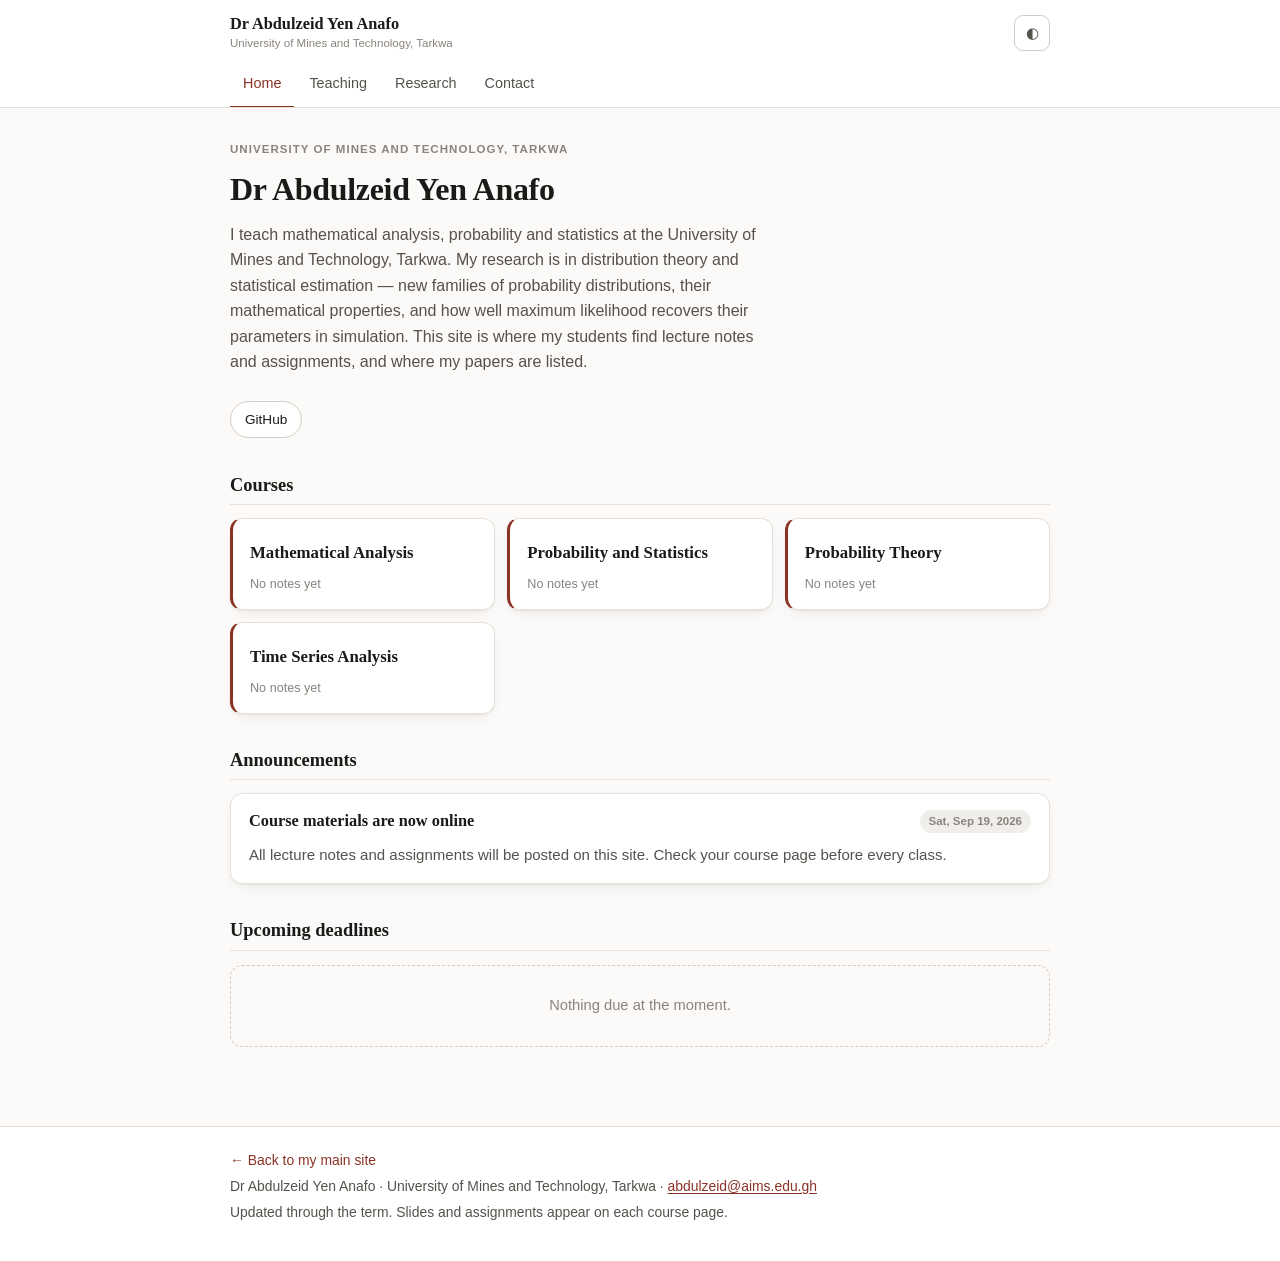
==== teaching/index.html @ 8725c8c2 "Add course materials for students at /teaching/ Adds a 'For Students' menu entry and a fourth 'Cours" ====
<!doctype html>
<html lang="en">
<head>
<meta charset="utf-8">
<meta name="viewport" content="width=device-width, initial-scale=1">
<title>Dr Abdulzeid Yen Anafo</title>
<meta name="description" content="Teaching materials, course assignments and research.">
<link rel="stylesheet" href="assets/style.css">
<link rel="icon" href="data:image/svg+xml,<svg xmlns='http://www.w3.org/2000/svg' viewBox='0 0 100 100'><text y='.9em' font-size='90'>∑</text></svg>">
</head>
<body>

<a class="skip" href="#main">Skip to content</a>

<header class="site-head">
  <div class="wrap head-inner">
    <a class="brand" href="#home">
      <span class="brand-name" id="brandName"></span>
      <span class="brand-sub"  id="brandSub"></span>
    </a>
    <button id="themeBtn" class="icon-btn" type="button" aria-label="Switch between light and dark">
      <span aria-hidden="true">◐</span>
    </button>
  </div>
  <nav class="tabs wrap" id="tabs" aria-label="Sections">
    <a href="#home"     data-tab="home">Home</a>
    <a href="#teaching" data-tab="teaching">Teaching</a>
    <a href="#research" data-tab="research">Research</a>
    <a href="#contact"  data-tab="contact">Contact</a>
  </nav>
</header>

<main id="main" class="wrap">

  <!-- ---------------------------------------------------------- HOME -->
  <section id="view-home" class="view" hidden>
    <div class="hero">
      <p class="eyebrow" id="homeAffil"></p>
      <h1 id="homeName"></h1>
      <p class="lede" id="homeBio"></p>
      <div class="linkrow" id="homeLinks"></div>
    </div>

    <h2 class="sec-h">Courses</h2>
    <div class="coursegrid" id="homeCourses"></div>

    <h2 class="sec-h">Announcements</h2>
    <div id="homeAnnouncements"></div>

    <h2 class="sec-h">Upcoming deadlines</h2>
    <div id="homeDeadlines"></div>
  </section>

  <!-- ------------------------------------------------------ TEACHING -->
  <section id="view-teaching" class="view" hidden>
    <h1>Teaching</h1>
    <p class="lede">Choose a course to find its lecture notes, assignments and reading.</p>
    <div class="coursegrid" id="teachCurrent"></div>
    <div id="teachPast"></div>
  </section>

  <!-- -------------------------------------------------------- COURSE -->
  <section id="view-course" class="view" hidden>
    <a class="back" href="#teaching">← All courses</a>
    <div class="hero">
      <p class="eyebrow" id="cTerm"></p>
      <h1 id="cTitle"></h1>
      <p class="lede" id="cDesc"></p>
    </div>
    <div class="factgrid" id="cFacts"></div>

    <h2 class="sec-h">Lectures &amp; notes</h2>
    <div class="toolbar">
      <input type="search" id="cLecSearch" placeholder="Search by week, title or topic…" aria-label="Search lectures">
    </div>
    <div id="cLectures"></div>

    <h2 class="sec-h">Assignments</h2>
    <div class="toolbar">
      <div class="seg" id="cAsgFilter" role="group" aria-label="Filter assignments">
        <button type="button" data-filter="all" class="on">All</button>
        <button type="button" data-filter="open">Open</button>
        <button type="button" data-filter="past">Past</button>
      </div>
    </div>
    <div id="cAssignments"></div>

    <h2 class="sec-h">Resources</h2>
    <div id="cResources"></div>

    <h2 class="sec-h">How to submit</h2>
    <div id="cSubmit"></div>
  </section>

  <!-- ------------------------------------------------------ RESEARCH -->
  <section id="view-research" class="view" hidden>
    <h1>Research</h1>
    <p class="lede" id="rSummary"></p>
    <div id="rInterests"></div>
    <h2 class="sec-h">Papers</h2>
    <div id="rPapers"></div>
  </section>

  <!-- ------------------------------------------------------- CONTACT -->
  <section id="view-contact" class="view" hidden>
    <h1>Contact</h1>
    <p class="lede">Email is the fastest way to reach me. Please put your course
      code in the subject line.</p>
    <div class="factgrid" id="contactFacts"></div>
    <div id="contactCta"></div>
  </section>

</main>

<footer class="site-foot">
  <div class="wrap">
    <p id="footLine"></p>
    <p class="muted">Updated through the term. Slides and assignments appear on each course page.</p>
  </div>
</footer>

<script src="data/content.js"></script>
<script src="assets/app.js"></script>
</body>
</html>
---- teaching/assets/style.css ----
/* ---------------------------------------------------------------- tokens */
:root{
  --bg:#fbfaf8; --panel:#ffffff; --ink:#1b1a18; --ink-2:#55514c; --ink-3:#8a847d;
  --line:#e6e1da; --line-2:#d3ccc2;
  --accent:#8a3324; --accent-soft:#f6ece9;
  --ok:#2f6b4f; --ok-soft:#e9f2ed;
  --warn:#8a5a10; --warn-soft:#f8f0e2;
  --dead:#8a847d; --dead-soft:#f0eeea;
  --shadow:0 1px 2px rgba(27,26,24,.05), 0 6px 18px -10px rgba(27,26,24,.18);
  --radius:12px;
  --sans:ui-sans-serif,-apple-system,"Segoe UI",Roboto,"Helvetica Neue",Arial,sans-serif;
  --serif:ui-serif,Georgia,"Iowan Old Style","Times New Roman",serif;
}
@media (prefers-color-scheme:dark){
  :root:not([data-theme="light"]){
    --bg:#16151a; --panel:#1e1d23; --ink:#eceaf0; --ink-2:#b3aeb9; --ink-3:#847f8c;
    --line:#2e2c35; --line-2:#3c3946;
    --accent:#e39383; --accent-soft:#2b211f;
    --ok:#7fc0a0; --ok-soft:#1c2823;
    --warn:#dfae62; --warn-soft:#2a2418;
    --dead:#847f8c; --dead-soft:#24232a;
    --shadow:0 1px 2px rgba(0,0,0,.4), 0 6px 20px -12px rgba(0,0,0,.7);
  }
}
:root[data-theme="dark"]{
  --bg:#16151a; --panel:#1e1d23; --ink:#eceaf0; --ink-2:#b3aeb9; --ink-3:#847f8c;
  --line:#2e2c35; --line-2:#3c3946;
  --accent:#e39383; --accent-soft:#2b211f;
  --ok:#7fc0a0; --ok-soft:#1c2823;
  --warn:#dfae62; --warn-soft:#2a2418;
  --dead:#847f8c; --dead-soft:#24232a;
  --shadow:0 1px 2px rgba(0,0,0,.4), 0 6px 20px -12px rgba(0,0,0,.7);
}

/* ---------------------------------------------------------------- base */
*{box-sizing:border-box}
html{-webkit-text-size-adjust:100%}
body{
  margin:0; background:var(--bg); color:var(--ink);
  font:16px/1.6 var(--sans);
  -webkit-font-smoothing:antialiased;
}
.wrap{max-width:860px; margin:0 auto; padding:0 20px}
a{color:var(--accent); text-underline-offset:2px}
h1{font:600 clamp(1.5rem,1.1rem + 1.6vw,2rem)/1.2 var(--serif); margin:0 0 .4em; letter-spacing:-.01em}
h2{font:600 1.15rem/1.3 var(--serif); margin:2.2rem 0 .8rem}
.sec-h{padding-bottom:.4rem; border-bottom:1px solid var(--line)}
.lede{color:var(--ink-2); margin:0 0 1.6rem; max-width:62ch}
.muted{color:var(--ink-3)}
.skip{position:absolute; left:-9999px}
.skip:focus{left:8px; top:8px; z-index:20; background:var(--panel); padding:10px 14px; border-radius:8px; box-shadow:var(--shadow)}
:focus-visible{outline:2px solid var(--accent); outline-offset:2px; border-radius:6px}

/* ---------------------------------------------------------------- header */
.site-head{
  background:var(--panel); border-bottom:1px solid var(--line);
  position:sticky; top:0; z-index:10;
}
.head-inner{display:flex; align-items:center; gap:16px; padding-top:14px; padding-bottom:12px}
.brand{
  display:flex; flex-direction:column; min-width:0; flex:1;
  text-decoration:none; color:inherit;
}
.brand-name{
  font:600 1.02rem/1.25 var(--serif);
  overflow:hidden; text-overflow:ellipsis; white-space:nowrap;
}
.brand-sub{
  font:500 .72rem/1.3 var(--sans); color:var(--ink-3); margin-top:2px;
  overflow:hidden; text-overflow:ellipsis; white-space:nowrap;
}
.brand:hover .brand-name{color:var(--accent)}
.icon-btn{
  flex:none; width:36px; height:36px; border-radius:9px; cursor:pointer;
  background:transparent; border:1px solid var(--line-2); color:var(--ink-2);
  font-size:15px; line-height:1;
}
.icon-btn:hover{background:var(--bg); color:var(--ink)}

/* tabs */
.tabs{display:flex; gap:2px; overflow-x:auto; scrollbar-width:none}
.tabs::-webkit-scrollbar{display:none}
.tabs a{
  flex:none; padding:9px 13px 11px; text-decoration:none; white-space:nowrap;
  color:var(--ink-2); font-size:.9rem; font-weight:500;
  border-bottom:2px solid transparent; margin-bottom:-1px;
}
.tabs a:hover{color:var(--ink)}
.tabs a[aria-current="page"]{color:var(--accent); border-bottom-color:var(--accent)}

/* ---------------------------------------------------------------- views */
main.wrap{padding:36px 20px 64px; min-height:60vh}
.view[hidden]{display:none}
.hero{margin-bottom:28px}
.eyebrow{
  font:600 .72rem/1 var(--sans); letter-spacing:.09em; text-transform:uppercase;
  color:var(--ink-3); margin:0 0 .9rem;
}

/* fact grid */
.factgrid{
  display:grid; grid-template-columns:repeat(auto-fit,minmax(190px,1fr));
  gap:10px; margin-bottom:8px;
}
.fact{
  background:var(--panel); padding:13px 15px;
  border:1px solid var(--line); border-radius:10px;
}
.fact dt{
  font:600 .68rem/1 var(--sans); letter-spacing:.08em; text-transform:uppercase;
  color:var(--ink-3); margin-bottom:6px;
}
.fact dd{margin:0; font-size:.94rem; color:var(--ink)}
.fact dd a{word-break:break-word}

/* ---------------------------------------------------------------- cards */
.card{
  background:var(--panel); border:1px solid var(--line); border-radius:var(--radius);
  padding:16px 18px; margin-bottom:12px; box-shadow:var(--shadow);
}
.card-head{display:flex; align-items:flex-start; gap:12px; flex-wrap:wrap}
.card-title{flex:1; min-width:180px}
.card-head h3{margin:0; font:600 1.02rem/1.35 var(--serif)}
.card-meta{font-size:.82rem; color:var(--ink-3); margin:.35rem 0 0}
.card p.desc{margin:.6rem 0 0; color:var(--ink-2); font-size:.94rem}
.topics{margin:.6rem 0 0; padding-left:1.15em; color:var(--ink-2); font-size:.9rem}
.topics li{margin:.15em 0}

/* week rail */
.wk{
  flex:none; width:44px; height:44px; border-radius:10px;
  background:var(--accent-soft); color:var(--accent);
  display:flex; flex-direction:column; align-items:center; justify-content:center;
}
.wk b{font:600 1.05rem/1 var(--sans)}
.wk span{font:600 .55rem/1 var(--sans); letter-spacing:.08em; text-transform:uppercase; margin-top:2px; opacity:.8}

/* badges */
.badge{
  display:inline-block; padding:3px 9px; border-radius:999px;
  font:600 .72rem/1.5 var(--sans); white-space:nowrap;
}
.badge.open{background:var(--ok-soft);   color:var(--ok)}
.badge.soon{background:var(--warn-soft); color:var(--warn)}
.badge.past{background:var(--dead-soft); color:var(--dead)}
.badge.tba {background:var(--dead-soft); color:var(--dead)}

/* file links */
.files{display:flex; flex-wrap:wrap; gap:8px; margin-top:14px}
.file{
  display:inline-flex; align-items:center; gap:7px;
  padding:7px 12px 7px 10px; border-radius:9px; text-decoration:none;
  background:var(--bg); border:1px solid var(--line-2);
  color:var(--ink); font-size:.86rem; font-weight:500;
}
.file:hover{border-color:var(--accent); color:var(--accent)}
.file .ext{
  font:700 .6rem/1 var(--sans); letter-spacing:.04em;
  padding:3px 4px; border-radius:4px; background:var(--accent-soft); color:var(--accent);
}
.nofiles{margin-top:12px; font-size:.86rem; color:var(--ink-3); font-style:italic}

/* toolbar */
.toolbar{display:flex; gap:10px; flex-wrap:wrap; margin-bottom:18px}
.toolbar input[type=search]{
  flex:1; min-width:180px; padding:9px 12px; font:inherit; font-size:.92rem;
  background:var(--panel); color:var(--ink);
  border:1px solid var(--line-2); border-radius:9px;
}
.toolbar input::placeholder{color:var(--ink-3)}
.seg{display:flex; background:var(--panel); border:1px solid var(--line-2); border-radius:9px; overflow:hidden}
.seg button{
  padding:8px 14px; border:0; background:transparent; cursor:pointer;
  font:500 .85rem/1 var(--sans); color:var(--ink-2);
}
.seg button + button{border-left:1px solid var(--line-2)}
.seg button.on{background:var(--accent-soft); color:var(--accent); font-weight:600}

/* misc */
.empty{
  padding:28px 20px; text-align:center; color:var(--ink-3); font-size:.92rem;
  border:1px dashed var(--line-2); border-radius:var(--radius);
}
.steps{counter-reset:s; list-style:none; padding:0; margin:0 0 24px}
.steps li{
  counter-increment:s; position:relative; padding:0 0 0 42px; margin-bottom:16px;
  color:var(--ink-2);
}
.steps li::before{
  content:counter(s); position:absolute; left:0; top:-1px;
  width:28px; height:28px; border-radius:50%;
  background:var(--accent-soft); color:var(--accent);
  font:600 .85rem/28px var(--sans); text-align:center;
}
.btn{
  display:inline-block; padding:11px 20px; border-radius:10px; text-decoration:none;
  background:var(--accent); color:#fff; font-weight:600; font-size:.94rem;
}
:root[data-theme="dark"] .btn, :root:not([data-theme="light"]) .btn{color:#16151a}
@media (prefers-color-scheme:light){:root:not([data-theme="dark"]) .btn{color:#fff}}
.btn:hover{filter:brightness(1.08)}
.note{
  border-left:3px solid var(--line-2); padding:2px 0 2px 16px;
  color:var(--ink-2); font-size:.92rem; margin:20px 0 0;
}

/* footer */
.site-foot{border-top:1px solid var(--line); background:var(--panel); padding:22px 0 34px}
.site-foot p{margin:0 0 4px; font-size:.87rem; color:var(--ink-2)}

@media (max-width:520px){
  main.wrap{padding-top:26px}
  .card{padding:14px 15px}
}


/* ------------------------------------------------------- course tiles */
.coursegrid{
  display:grid; grid-template-columns:repeat(auto-fit,minmax(230px,1fr));
  gap:12px; margin-bottom:8px;
}
.ccard{
  display:block; text-decoration:none; color:inherit;
  background:var(--panel); border:1px solid var(--line); border-radius:var(--radius);
  padding:16px 17px 15px; box-shadow:var(--shadow);
  border-left:3px solid var(--accent);
}
.ccard:hover{border-color:var(--accent); transform:translateY(-1px)}
.ccard{transition:transform .12s ease, border-color .12s ease}
@media (prefers-reduced-motion:reduce){.ccard{transition:none}}
.ccard-code{
  font:600 .68rem/1 var(--sans); letter-spacing:.09em; text-transform:uppercase;
  color:var(--accent);
}
.ccard h3{margin:7px 0 0; font:600 1.05rem/1.3 var(--serif)}
.ccard-term{margin:5px 0 0; font-size:.83rem; color:var(--ink-2)}
.ccard-counts{margin:10px 0 0; font-size:.79rem; color:var(--ink-3)}

/* --------------------------------------------------------------- chips */
.linkrow{display:flex; flex-wrap:wrap; gap:8px; margin-top:18px}
.chips{display:flex; flex-wrap:wrap; gap:8px; margin:0 0 4px}
.chip{
  display:inline-block; padding:7px 14px; border-radius:999px; text-decoration:none;
  background:var(--panel); border:1px solid var(--line-2); color:var(--ink);
  font-size:.85rem; font-weight:500;
}
a.chip:hover{border-color:var(--accent); color:var(--accent)}
.chip.flat{
  background:var(--accent-soft); border-color:transparent; color:var(--accent);
  font-weight:500;
}

/* ---------------------------------------------------------- back link */
.back{
  display:inline-block; margin-bottom:18px; font-size:.86rem;
  text-decoration:none; color:var(--ink-2); font-weight:500;
}
.back:hover{color:var(--accent)}

/* ------------------------------------------------------------- papers */
.paper .card-meta{margin-top:.3rem}
.card-meta.em{font-style:italic; color:var(--ink-2)}
.paper .badge{text-transform:capitalize}

.footback{margin:0 0 10px}
.footback a{font-size:.87rem; text-decoration:none; font-weight:500}
.footback a:hover{text-decoration:underline}
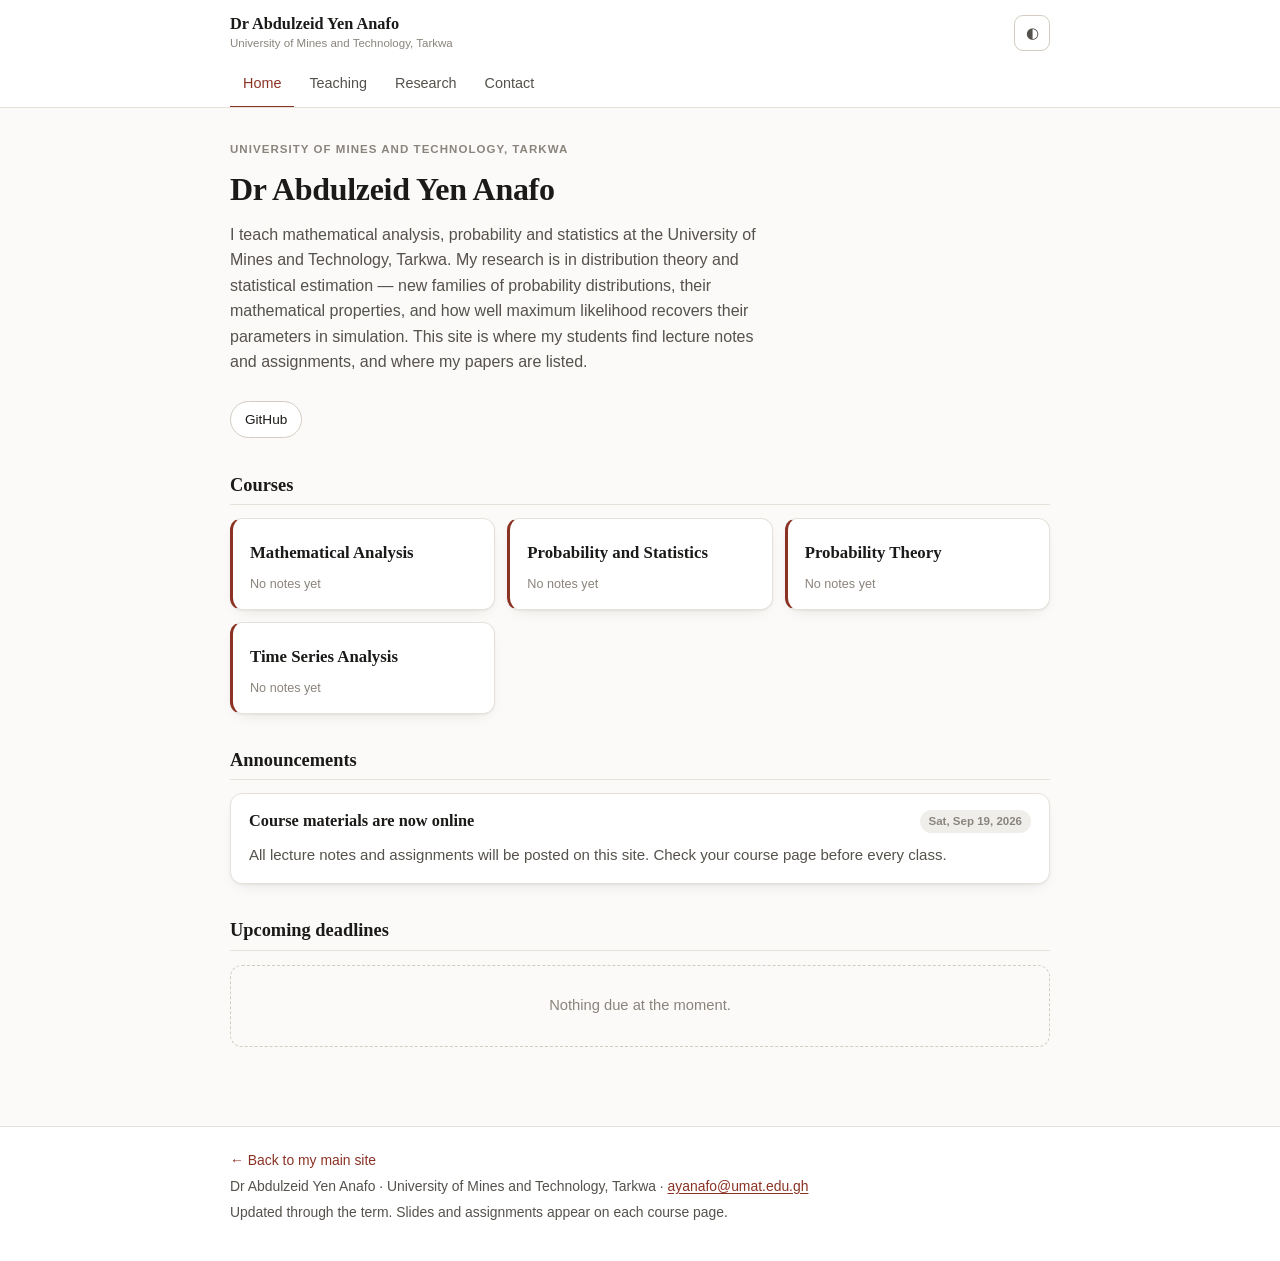
==== commit 68ef1e00: "Sync teaching/ with the populated research section Co-Authored-By: Claude Opus 5 (1M context) <norep" ====
--- a/teaching/index.html
+++ b/teaching/index.html
@@ -99,6 +99,7 @@
     <div id="rInterests"></div>
     <h2 class="sec-h">Papers</h2>
     <div id="rPapers"></div>
+    <div id="rOngoing"></div>
   </section>
 
   <!-- ------------------------------------------------------- CONTACT -->
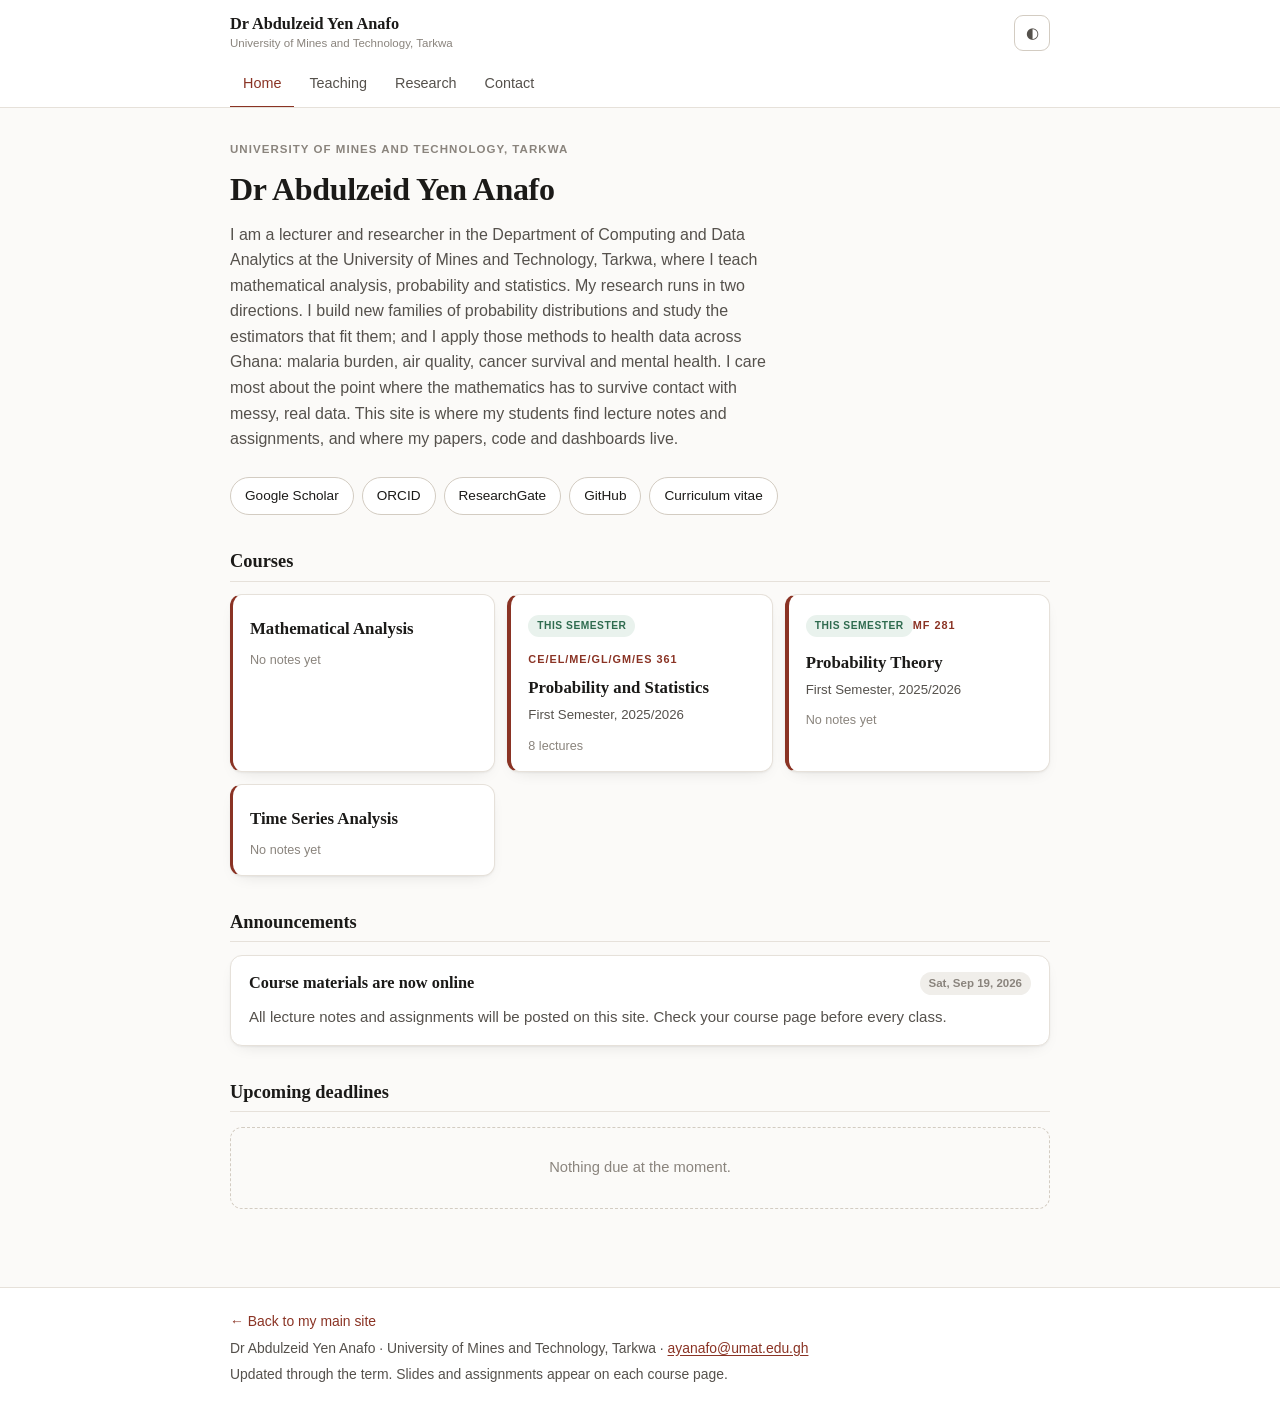
==== commit c4af32c4: "Deploy projects/results/instructions and MF 281 Co-Authored-By: Claude Opus 5 (1M context) <noreply@" ====
--- a/teaching/index.html
+++ b/teaching/index.html
@@ -75,6 +75,8 @@
     </div>
     <div id="cLectures"></div>
 
+    <div id="cInstructions"></div>
+
     <h2 class="sec-h">Assignments</h2>
     <div class="toolbar">
       <div class="seg" id="cAsgFilter" role="group" aria-label="Filter assignments">
@@ -85,8 +87,14 @@
     </div>
     <div id="cAssignments"></div>
 
+    <h2 class="sec-h">Projects</h2>
+    <div id="cProjects"></div>
+
     <h2 class="sec-h">Resources</h2>
     <div id="cResources"></div>
+
+    <h2 class="sec-h">Results</h2>
+    <div id="cResults"></div>
 
     <h2 class="sec-h">How to submit</h2>
     <div id="cSubmit"></div>
@@ -99,6 +107,7 @@
     <div id="rInterests"></div>
     <h2 class="sec-h">Papers</h2>
     <div id="rPapers"></div>
+    <div id="rThesis"></div>
     <div id="rOngoing"></div>
   </section>
 
--- a/teaching/assets/style.css
+++ b/teaching/assets/style.css
@@ -265,3 +265,24 @@
 .footback{margin:0 0 10px}
 .footback a{font-size:.87rem; text-decoration:none; font-weight:500}
 .footback a:hover{text-decoration:underline}
+
+/* ----------------------------------------------------- course housekeeping */
+.notice{
+  background:var(--accent-soft); border-left:3px solid var(--accent);
+  border-radius:8px; padding:14px 16px; margin-bottom:6px;
+}
+.notice h3{
+  margin:0 0 8px; font:600 .72rem/1 var(--sans); letter-spacing:.09em;
+  text-transform:uppercase; color:var(--accent);
+}
+.notice ul{margin:0; padding-left:1.15em; font-size:.9rem; color:var(--ink-2)}
+.notice li{margin:.2em 0}
+
+/* "this semester" marker on a course tile */
+.ccard{position:relative}
+.ccard.now{border-left-width:4px}
+.ccard-now{
+  display:inline-block; margin-bottom:8px; padding:3px 9px; border-radius:999px;
+  background:var(--ok-soft); color:var(--ok);
+  font:600 .64rem/1.5 var(--sans); letter-spacing:.05em; text-transform:uppercase;
+}
